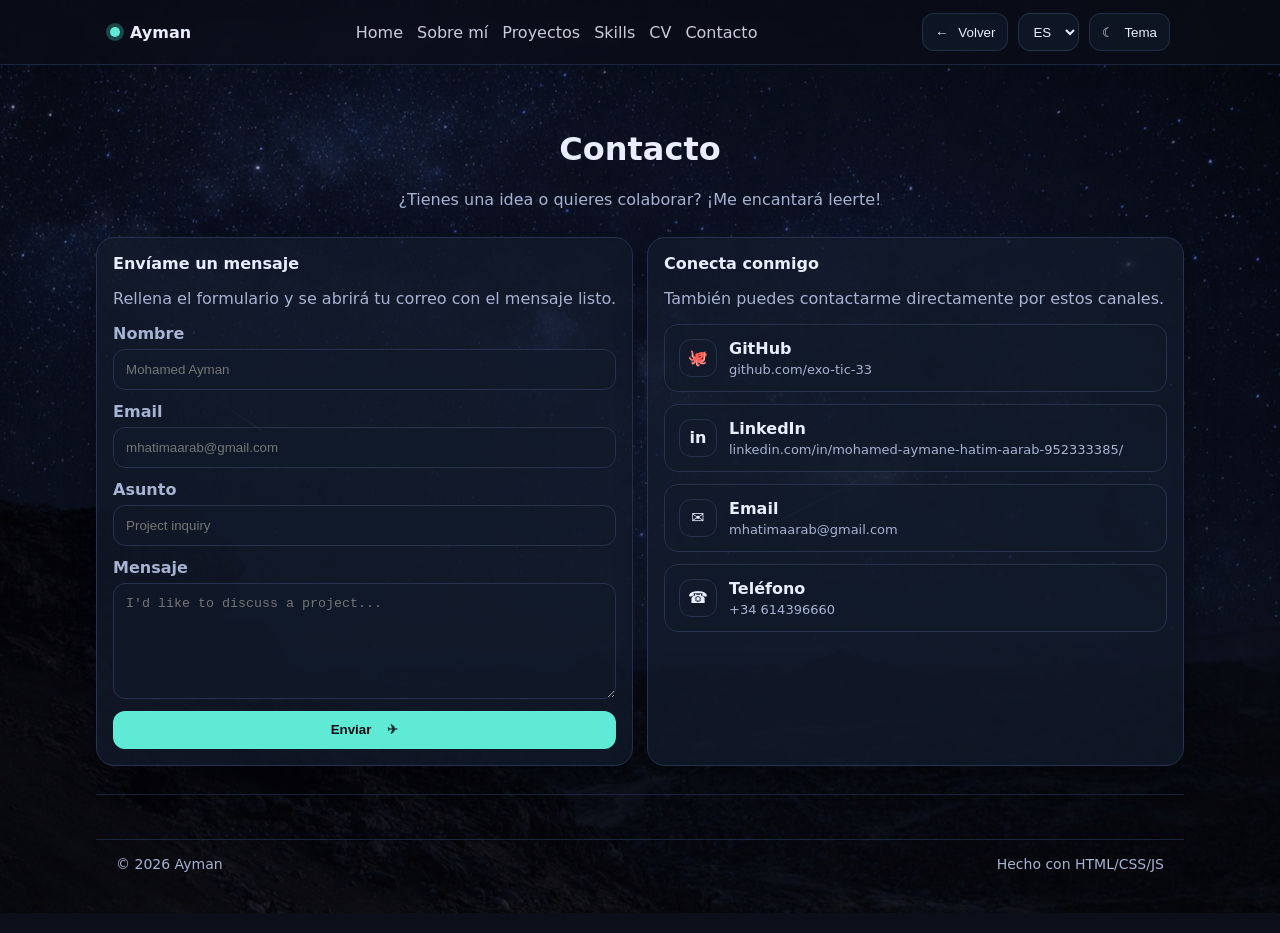
==== contact.html @ 02c40b5a "Add files via upload" ====
<!doctype html>
<html lang="es" data-theme="dark">
<head>
  <meta charset="utf-8" />
  <meta name="viewport" content="width=device-width, initial-scale=1" />
  <title>Contact — Ayman</title>
  <meta name="description" content="Contact page to send a message to Ayman." />
  <link rel="stylesheet" href="css/style.css" />
</head>

<body>
  <header class="header">
    <div class="container header__inner">
      <a class="brand" href="index.html" aria-label="Home">
        <span class="dot"></span>
        <span class="brand__text" data-i18n="brand.name">Ayman</span>
      </a>

      <nav class="nav" aria-label="Primary">
        <a href="index.html#home" data-i18n="nav.home">Home</a>
        <a href="index.html#about" data-i18n="nav.about">About</a>
        <a href="index.html#projects" data-i18n="nav.projects">Projects</a>
        <a href="index.html#skills" data-i18n="nav.skills">Skills</a>
        <a href="cv.html" aria-current="page" data-i18n="nav.resume">Resume</a>
        <a href="contact.html" aria-current="page" data-i18n="nav.contact">Contact</a>
      </nav>

      <div class="controls">

        <button id="backBtn" class="btn btn--ghost" type="button" aria-label="Back">
            ← <span class="hide-sm" data-i18n="ui.back">Back</span>
        </button>

        <select id="langSelect" class="select" aria-label="Language">
          <option value="es">ES</option>
          <option value="en">EN</option>
          <option value="fr">FR</option>
        </select>

        <button id="themeToggle" class="btn btn--ghost" type="button" aria-label="Toggle theme">
          <span class="icon" aria-hidden="true">☾</span>
          <span class="hide-sm" data-i18n="ui.theme">Theme</span>
        </button>

        <button id="menuToggle" class="btn btn--ghost menu" type="button" aria-label="Toggle menu">☰</button>
      </div>
    </div>

    <div id="navBackdrop" class="backdrop" hidden></div>
    <aside id="mobileNav" class="mobile-nav" hidden aria-label="Mobile navigation">
      <div class="mobile-nav__top">
        <span class="mobile-nav__title" data-i18n="nav.menu">Menu</span>
        <button id="menuClose" class="btn btn--ghost" type="button" aria-label="Close menu">✕</button>
      </div>
      <a href="index.html#home" data-i18n="nav.home">Home</a>
      <a href="index.html#about" data-i18n="nav.about">About</a>
      <a href="index.html#projects" data-i18n="nav.projects">Projects</a>
      <a href="index.html#skills" data-i18n="nav.skills">Skills</a>
      <a href="cv.html" data-i18n="nav.resume">Resume</a>
      <a href="contact.html" data-i18n="nav.contact">Contact</a>
    </aside>
  </header>

  <main class="container contactpage">
    <div class="contactpage__head">
      <h1 class="centerTitle" data-i18n="contact.pageTitle">Get In Touch</h1>
      <p class="muted centerMuted" data-i18n="contact.pageSubtitle">
        Have a project in mind or want to collaborate? I’d love to hear from you!
      </p>
    </div>

    <div class="contactgrid">
      <!-- Form -->
      <section class="card formcard">
        <h2 class="h3" data-i18n="contact.formTitle">Send me a message</h2>
        <p class="muted" data-i18n="contact.formSubtitle">Fill out the form and your email app will open with the message ready.</p>

        <form id="contactForm" class="form">
          <label class="label">
            <span data-i18n="contact.name">Name</span>
            <input class="input" name="name" type="text" placeholder="Mohamed Ayman" required>
          </label>

          <label class="label">
            <span data-i18n="contact.email">Email</span>
            <input class="input" name="from" type="email" placeholder="mhatimaarab@gmail.com" required>
          </label>

          <label class="label">
            <span data-i18n="contact.subject">Subject</span>
            <input class="input" name="subject" type="text" placeholder="Project inquiry" required>
          </label>

          <label class="label">
            <span data-i18n="contact.message">Message</span>
            <textarea class="textarea" name="message" rows="6" placeholder="I'd like to discuss a project..." required></textarea>
          </label>

          <button class="btn btn--primary btn--wide" type="submit">
            <span data-i18n="contact.send">Send Message</span>
            <span class="arrow" aria-hidden="true">✈</span>
          </button>
        </form>
      </section>

      <!-- Connect cards -->
      <section class="card connectcard">
        <h2 class="h3" data-i18n="contact.connectTitle">Connect with me</h2>
        <p class="muted" data-i18n="contact.connectSubtitle">You can also reach out directly through these channels.</p>

        <div class="connectlist">
          <a class="connectitem" id="cGithub" target="_blank" rel="noreferrer">
            <div class="connectitem__ic">🐙</div>
            <div>
              <div class="connectitem__title">GitHub</div>
              <div class="connectitem__muted" id="cGithubText">github.com/exo-tic-33</div>
            </div>
          </a>

          <a class="connectitem" id="cLinkedin" target="_blank" rel="noreferrer">
            <div class="connectitem__ic">in</div>
            <div>
              <div class="connectitem__title">LinkedIn</div>
              <div class="connectitem__muted" id="cLinkedinText">linkedin.com</div>
            </div>
          </a>

          <a class="connectitem" id="cEmail">
            <div class="connectitem__ic">✉</div>
            <div>
              <div class="connectitem__title">Email</div>
              <div class="connectitem__muted" id="cEmailText">mhatimaarab@gmail.com</div>
            </div>
          </a>

          <a class="connectitem" id="cPhone">
            <div class="connectitem__ic">☎</div>
            <div>
              <div class="connectitem__title" data-i18n="contact.phone">Phone</div>
              <div class="connectitem__muted" id="cPhoneText">+34 614 396 660</div>
            </div>
          </a>
        </div>
      </section>
    </div>
    <footer class="footer2">
      <div class="container footer2__bottom">
        <span class="footer2__muted">© <span id="year"></span> <span data-i18n="brand.name">Ayman</span></span>
        <span class="footer2__muted" data-i18n="footer.built">Built with HTML/CSS/JS</span>
      </div>
    </footer>
  </main>
    

  <script src="js/content.js"></script>
  <script src="js/app.js"></script>
</body>
</html>
---- css/style.css ----
:root{
  --bg:#0b0f19;
  --surface: rgba(18,26,43,.78);
  --border:#26324f;
  --text:#e8eefc;
  --muted:#a7b3d2;
  --accent:#5eead4;
  --shadow:0 12px 30px rgba(0,0,0,.35);
  --radius:18px;

  /* background images */
  --bg-image: url("../assets/bg/night.png");
  --bg-overlay: rgba(5, 8, 16, .20);

  /* Text readability over background */
  --text-on-bg: rgba(255,255,255,.95);
  --muted-on-bg: rgba(255,255,255,.82);
  --text-shadow-on-bg: 0 3px 14px rgba(0,0,0,.45);
}

html[data-theme="light"]{
  --bg:#f7f9ff;
  --surface: rgba(255,255,255,.88);
  --border:#d7deef;

  /* ✅ texto oscuro para fondo de día */
  --text:#2a354e;
  --muted:#344158;


  --accent:#0ea5e9;
  --shadow:0 12px 30px rgba(20,28,50,.12);

  --bg-image: url("../assets/bg/day.png");

  /* ✅ overlay casi nada (para no lavar la foto) */
  --bg-overlay: rgba(255,255,255,.05);

  /* ✅ estos ya NO los necesitamos en light */
  --text-on-bg: var(--text);
  --muted-on-bg: var(--muted);
  --text-shadow-on-bg: none;
}
*{box-sizing:border-box}
html{scroll-behavior:smooth}
body{
  margin:0;
  font-family:system-ui,-apple-system,Segoe UI,Roboto,Arial;
  color:var(--text);
  background: var(--bg);
}

/* Background image + overlay layer */
body::before{
  content:"";
  position:fixed;
  inset:0;
  z-index:-2;
  background-image: var(--bg-image);
  background-size: cover;
  background-position: center;
  background-repeat: no-repeat;
  transform: scale(1.03);
  filter: saturate(1.05);
}
body::after{
  content:"";
  position:fixed;
  inset:0;
  z-index:-1;
  background:
    var(--bg-overlay);
}

a{color:inherit;text-decoration:none}
.container{max-width:1100px;margin:0 auto;padding:0 20px}

/* HEADER */
.header{
  position:sticky; top:0; z-index:50;
  backdrop-filter: blur(10px);
  background: color-mix(in srgb, var(--bg) 55%, transparent);
  border-bottom:1px solid color-mix(in srgb, var(--border) 70%, transparent);
  transition: transform 220ms ease;
}
.header.is-hidden{ transform: translateY(-110%); }

.header__inner{height:64px;display:flex;align-items:center;justify-content:space-between;gap:14px}

.brand{display:flex;align-items:center;gap:10px;font-weight:900}
.dot{width:10px;height:10px;border-radius:999px;background:var(--accent);box-shadow:0 0 0 4px color-mix(in srgb, var(--accent) 25%, transparent)}
.nav{display:none;gap:14px;flex-wrap:wrap}
.nav a{opacity:.85}
.nav a:hover{opacity:1}

.controls{display:flex;gap:10px;align-items:center}
.select{
  height:38px;padding:0 10px;border-radius:12px;
  border:1px solid var(--border);
  background: color-mix(in srgb, var(--surface) 92%, transparent);
  color:var(--text);
}
.btn{
  display:inline-flex;align-items:center;gap:10px;
  height:38px;padding:0 12px;border-radius:12px;
  border:1px solid var(--border);
  background: color-mix(in srgb, var(--surface) 92%, transparent);
  cursor:pointer;
}
.btn:hover{transform: translateY(-1px)}
.btn--primary{
  border-color:transparent;background:var(--accent);
  color: color-mix(in srgb, var(--bg) 85%, #000);
  font-weight:900;
}
.btn--ghost{background:transparent}
.menu{display:inline-flex}
.hide-sm{display:none}

.arrow{margin-left:6px;opacity:.85}
.ic{opacity:.9}

/* MOBILE DRAWER */
.backdrop{
  position:fixed; inset:0;
  background: rgba(0,0,0,.45);
  z-index:60;
}
.mobile-nav{
  position:fixed;
  top:0; right:0;
  width:min(78vw, 340px);
  height:100vh;
  padding:14px;
  background: color-mix(in srgb, var(--bg) 70%, transparent);
  border-left:1px solid var(--border);
  backdrop-filter: blur(12px);
  box-shadow: var(--shadow);
  z-index:70;
  display:flex;
  flex-direction:column;
  gap:10px;
  transform: translateX(110%);
  transition: transform 220ms ease;
}
/* ===== Desktop: completely disable mobile nav ===== */
@media (min-width: 880px){
  .mobile-nav,
  .backdrop{
    display: none !important;
  }
}

.mobile-nav.is-open{ transform: translateX(0); }

.mobile-nav__top{
  display:flex;
  align-items:center;
  justify-content:space-between;
  gap:10px;
  padding-bottom:10px;
  border-bottom:1px solid color-mix(in srgb, var(--border) 70%, transparent);
  margin-bottom:6px;
}
.mobile-nav__title{ font-weight:900; }
.mobile-nav a{
  padding:12px 12px;
  border-radius:14px;
  border:1px solid var(--border);
  background: color-mix(in srgb, var(--surface) 92%, transparent);
}

/* CARDS */
.card{
  background:var(--surface);
  border:1px solid var(--border);
  border-radius:var(--radius);
  padding:16px;
  box-shadow:var(--shadow);
}
.muted{color:var(--muted)}

/* HERO */
.hero{padding:54px 0 22px;display:grid;gap:18px}
.title{margin:0;font-size:54px;line-height:1.05;letter-spacing:-0.02em}
.subline{margin:10px 0 0;color:color-mix(in srgb, var(--text) 80%, var(--muted))}
.role{font-weight:800;opacity:.95}
.lead{margin:14px 0 0;color:var(--muted);max-width:65ch}
.cta{margin-top:18px;display:flex;flex-wrap:wrap;gap:10px}

.social{margin-top:14px;display:flex;gap:10px;flex-wrap:wrap}
.iconbtn{
  width:40px;height:40px;
  display:inline-flex;align-items:center;justify-content:center;
  border-radius:999px;
  border:1px solid var(--border);
  background: color-mix(in srgb, var(--surface) 92%, transparent);
}
.iconbtn:hover{transform:translateY(-1px)}
.iconbtn__ic{display:flex;align-items:center;justify-content:center;opacity:.92}

.meta{margin-top:16px;display:flex;flex-wrap:wrap;gap:10px}
.pill{
  display:inline-flex;padding:8px 10px;border-radius:999px;
  border:1px solid var(--border);
  background: color-mix(in srgb, var(--surface) 92%, transparent);
  color:var(--muted);font-size:13px;
}

.hero__side{display:grid; gap:14px}
.hero__photo{display:flex; justify-content:flex-start; align-items:center; padding: 6px 0;}

.hero__photo img{
  width: 260px;
  height: 260px;
  border-radius: 999px;
  object-fit: cover;
  border: 1px solid var(--border);
  box-shadow: var(--shadow);
}

@media (min-width: 880px){
  .hero__photo img{
    width: 380px;
    height: 380px;
  }
}

.card__title{margin:0 0 10px;font-size:16px}
.bullets{margin:0;padding-left:18px;color:var(--muted);display:grid;gap:8px}

/* SECTIONS */
.section{padding:26px 0}
.section__head{display:flex;flex-direction:column;gap:6px;margin-bottom:14px}
.section__head h2{margin:0;font-size:32px}
.section__head--center{align-items:center;text-align:center}

.grid-2{display:grid;gap:14px}
.h3{margin:0 0 10px;font-size:16px}

/* PROJECTS */
.projects{display:grid;gap:14px}
.project{
  display:grid;gap:12px;
  padding:16px;border-radius:var(--radius);
  border:1px solid var(--border);
  background:var(--surface);
  box-shadow:var(--shadow);
}
.project__title{margin:0;font-size:18px;font-weight:900}
.project__desc{margin:0;color:var(--muted)}
.chips{display:flex;flex-wrap:wrap;gap:8px}
.chip{
  font-size:12px;padding:6px 10px;border-radius:999px;
  border:1px solid var(--border);color:var(--muted)
}
.project__links{display:flex;flex-wrap:wrap;gap:10px}

/* SKILLS tabs */
.tabs-card{padding:18px}
.tabs{
  max-width: 980px;
  margin: 0 auto;
}
.tabs__bar{
  display:flex;
  gap:8px;
  flex-wrap:wrap;
  justify-content:center;
  padding-bottom:14px;
  border-bottom:1px solid color-mix(in srgb, var(--border) 70%, transparent);
  margin-bottom:14px;
}
.tab{
  padding:8px 12px;
  border-radius:999px;
  border:1px solid var(--border);
  background: color-mix(in srgb, var(--surface) 92%, transparent);
  color:var(--muted);
  font-weight:700;
  cursor:pointer;
}
.tab.is-active{
  background: color-mix(in srgb, var(--accent) 22%, transparent);
  border-color: color-mix(in srgb, var(--accent) 55%, var(--border));
  color: var(--text);
}
.tabs__panel{
  display:flex;
  flex-wrap:wrap;
  gap:10px;
  justify-content:center;
}
.skillchip{
  display:inline-flex;
  align-items:center;
  gap:8px;
  padding:10px 12px;
  border-radius:12px;
  border:1px solid var(--border);
  background: color-mix(in srgb, var(--surface) 92%, transparent);
  font-weight:800;
}

/* FOOTER like example */
.footer2{
  margin-top:28px;
  border-top:1px solid color-mix(in srgb, var(--border) 70%, transparent);
  padding:26px 0 18px;
}
.footer2--compact{padding-top:18px}
.footer2__grid{
  display:grid;
  gap:18px;
}
.footer2__brand{font-weight:900;font-size:16px;margin-bottom:8px}
.footer2__title{font-weight:900;margin-bottom:8px}
.footer2__muted{color:var(--muted);font-size:14px;line-height:1.5}
.footer2__links{display:grid;gap:8px}
.footer2__links a{color:var(--muted)}
.footer2__links a:hover{color:var(--text)}
.footer2__icons{display:flex;gap:10px;flex-wrap:wrap}
.footer2__bottom{
  margin-top:18px;
  padding-top:14px;
  border-top:1px solid color-mix(in srgb, var(--border) 70%, transparent);
  display:flex;justify-content:space-between;gap:12px;flex-wrap:wrap;
}
.kbd{
  display:inline-flex;
  align-items:center;
  justify-content:center;
  min-width:22px;
  padding:2px 6px;
  border-radius:6px;
  border:1px solid var(--border);
  background: color-mix(in srgb, var(--surface) 92%, transparent);
  font-weight:900;
  margin-right:8px;
}

/* Scroll-to-top */
.totop{
  position:fixed;
  right:18px;
  bottom:18px;
  width:44px;height:44px;
  border-radius:999px;
  border:1px solid var(--border);
  background: color-mix(in srgb, var(--surface) 92%, transparent);
  color:var(--text);
  box-shadow: var(--shadow);
  cursor:pointer;
  opacity:0;
  pointer-events:none;
  transition: opacity 160ms ease, transform 160ms ease;
  transform: translateY(8px);
  z-index:80;
}
.totop.is-visible{
  opacity:1;
  pointer-events:auto;
  transform: translateY(0);
}

/* CONTACT PAGE */
.contactpage{padding:26px 0 40px}
.contactpage__head{padding:18px 0 10px}
.centerTitle{text-align:center}
.centerMuted{text-align:center;max-width:70ch;margin:10px auto 0}
.contactgrid{display:grid;gap:14px;margin-top:18px}
.form{display:grid;gap:12px;margin-top:12px}
.label{display:grid;gap:6px;color:var(--muted);font-weight:700}
.input,.textarea{
  width:100%;
  padding:12px 12px;
  border-radius:12px;
  border:1px solid var(--border);
  background: color-mix(in srgb, var(--surface) 92%, transparent);
  color:var(--text);
  outline:none;
}
.input:focus,.textarea:focus{border-color: color-mix(in srgb, var(--accent) 60%, var(--border))}
.btn--wide{width:100%;justify-content:center}

.connectlist{display:grid;gap:12px;margin-top:12px}
.connectitem{
  display:flex;
  gap:12px;
  padding:14px;
  border-radius:14px;
  border:1px solid var(--border);
  background: color-mix(in srgb, var(--surface) 92%, transparent);
}
.connectitem:hover{transform:translateY(-1px)}
.connectitem__ic{
  width:38px;height:38px;border-radius:12px;
  display:flex;align-items:center;justify-content:center;
  border:1px solid var(--border);
  background: color-mix(in srgb, var(--surface) 92%, transparent);
  font-weight:900;
}
.connectitem__title{font-weight:900}
.connectitem__muted{color:var(--muted);font-size:13px;margin-top:4px}

/* CV PAGE */
.cv-wrap{padding:26px 0 40px}
.cv-top{display:flex;justify-content:center;margin-bottom:14px}
.cv-frame{padding:0;overflow:hidden}
.cv-iframe{width:100%;height:min(78vh, 900px);border:0}

/* RESPONSIVE */
@media (min-width: 880px){
  .nav{display:flex}
  .menu{display:none}
  .hide-sm{display:inline}
  .hero{grid-template-columns: 1.15fr .85fr; align-items:center}
  .grid-2{grid-template-columns: 1fr 1fr}
  .projects{grid-template-columns: 1fr 1fr}
  .hero__photo{justify-content:flex-end}
  .contactgrid{grid-template-columns: 1fr 1fr}
  .footer2__grid{grid-template-columns: 1.2fr 1fr 1fr 1fr}
}


html[data-theme="light"] .title,
html[data-theme="light"] .lead,
html[data-theme="light"] .subline,
html[data-theme="light"] .muted,
html[data-theme="light"] .nav a{
  text-shadow: none !important;
  -webkit-text-stroke: 0 !important;
}


html[data-theme="light"] .nav a,
html[data-theme="light"] .brand__text{
  color: var(--text);
  opacity: .9;
}
html[data-theme="light"] .nav a:hover{ opacity: 1; }

html[data-theme="light"] .muted{
  color: var(--muted);
}

/* ===== Footer redondeado SOLO en modo claro ===== */
html[data-theme="light"] .footer2{
  background: rgba(255,255,255,.72);
  backdrop-filter: blur(10px);
  -webkit-backdrop-filter: blur(10px);

  /* 🔥 AQUÍ lo hacemos redondeado */
  border-radius: 28px 28px 0 0;

  border-top: 1px solid rgba(15,23,42,.10);
  margin-top: 40px;
  padding-top: 32px;
}

html[data-theme="light"] .footer2::before{
  background: none !important;
}

html[data-theme="light"] .footer2,
html[data-theme="light"] .footer2 a{
  color: #0b1324;
  text-shadow: none;
}

html[data-theme="light"] .footer2__muted{
  color: #2f3a52;
}

/* iconos del footer en modo claro */
html[data-theme="light"] .footer2 .iconbtn{
  background: rgba(11,19,36,.06);
  border-color: rgba(11,19,36,.14);
  border-radius: 14px;
}
html[data-theme="light"] .footer2 .iconbtn:hover{
  background: rgba(11,19,36,.10);
}

/* Ghost buttons like Contact (ONLY dark) */
html[data-theme="dark"] .btn--ghost{
  background: color-mix(in srgb, var(--surface) 92%, transparent);
  border-color: color-mix(in srgb, var(--border) 85%, transparent);
  color: var(--text);
}

html[data-theme="dark"] .btn--ghost:hover{
  background: color-mix(in srgb, var(--surface) 98%, transparent);
}

/* ===== Sticky footer layout for pages with short content (CV / Contact) ===== */
body{
  min-height: 100vh;
  display: flex;
  flex-direction: column;
}

main{
  flex: 1;
}

/* Toast (mensaje flotante) */
.toast{
  position: fixed;
  left: 50%;
  bottom: 18px;
  transform: translateX(-50%) translateY(20px);
  background: color-mix(in srgb, var(--surface) 92%, transparent);
  border: 1px solid var(--border);
  color: var(--text);
  padding: 12px 14px;
  border-radius: 14px;
  box-shadow: var(--shadow);
  z-index: 9999;
  opacity: 0;
  pointer-events: none;
  transition: opacity 180ms ease, transform 180ms ease;
  max-width: min(560px, 92vw);
  text-align: center;
}
.toast.is-show{
  opacity: 1;
  transform: translateX(-50%) translateY(0);
}
.toast b{font-weight: 900}
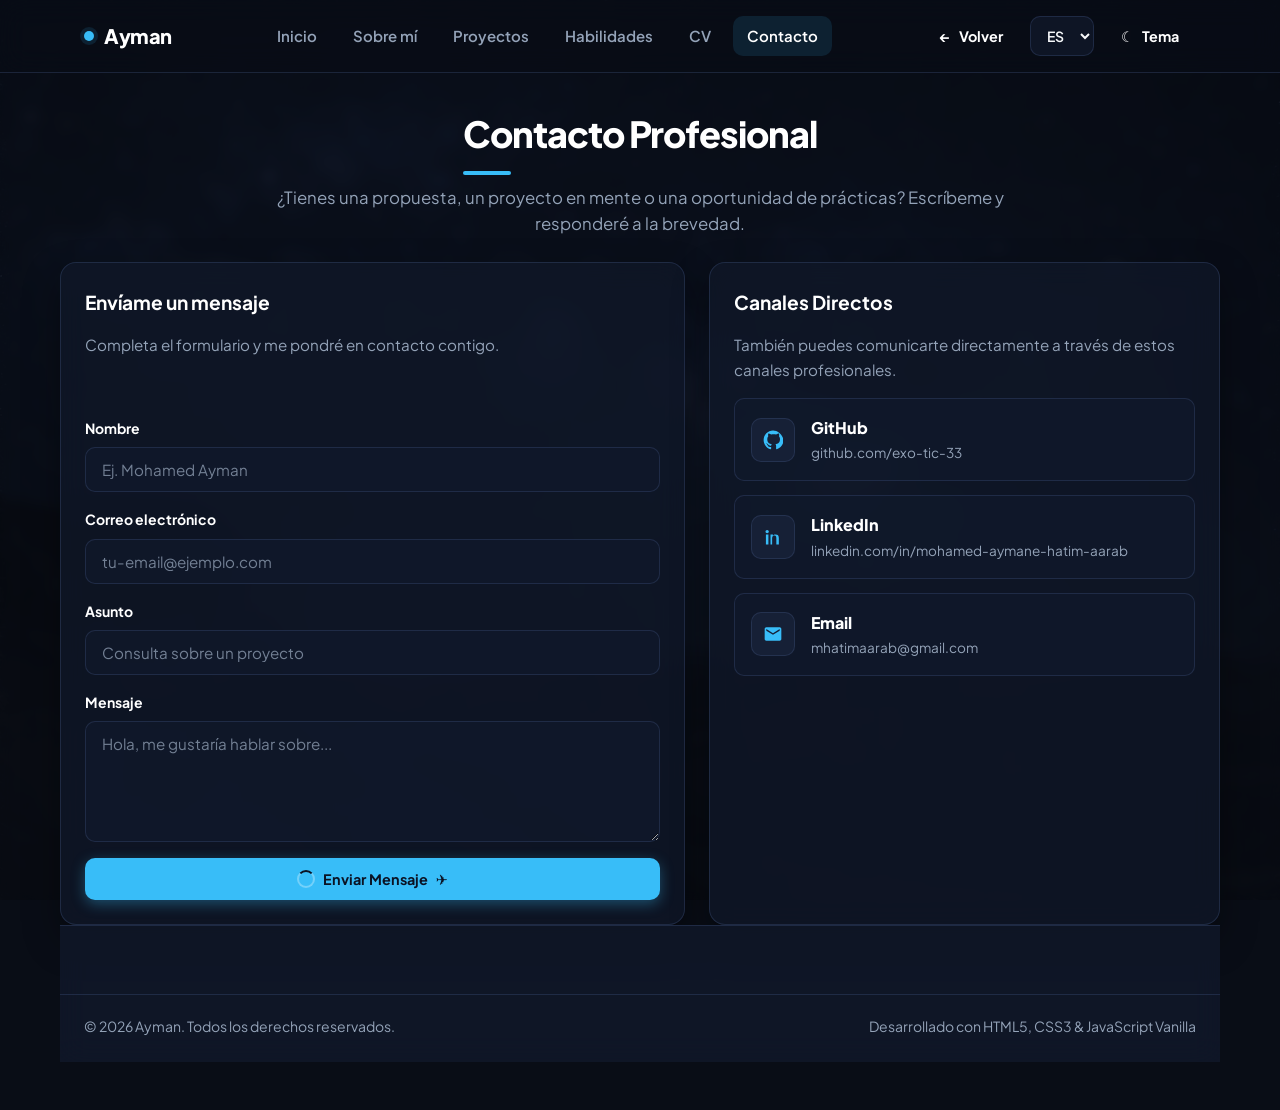
==== commit a4feab6e: "actualizacion portfolio" ====
--- a/contact.html
+++ b/contact.html
@@ -1,158 +1,176 @@
-<!doctype html>
-<html lang="es" data-theme="dark">
-<head>
-  <meta charset="utf-8" />
-  <meta name="viewport" content="width=device-width, initial-scale=1" />
-  <title>Contact — Ayman</title>
-  <meta name="description" content="Contact page to send a message to Ayman." />
-  <link rel="stylesheet" href="css/style.css" />
-</head>
-
-<body>
-  <header class="header">
-    <div class="container header__inner">
-      <a class="brand" href="index.html" aria-label="Home">
-        <span class="dot"></span>
-        <span class="brand__text" data-i18n="brand.name">Ayman</span>
-      </a>
-
-      <nav class="nav" aria-label="Primary">
-        <a href="index.html#home" data-i18n="nav.home">Home</a>
-        <a href="index.html#about" data-i18n="nav.about">About</a>
-        <a href="index.html#projects" data-i18n="nav.projects">Projects</a>
-        <a href="index.html#skills" data-i18n="nav.skills">Skills</a>
-        <a href="cv.html" aria-current="page" data-i18n="nav.resume">Resume</a>
-        <a href="contact.html" aria-current="page" data-i18n="nav.contact">Contact</a>
-      </nav>
-
-      <div class="controls">
-
-        <button id="backBtn" class="btn btn--ghost" type="button" aria-label="Back">
-            ← <span class="hide-sm" data-i18n="ui.back">Back</span>
-        </button>
-
-        <select id="langSelect" class="select" aria-label="Language">
-          <option value="es">ES</option>
-          <option value="en">EN</option>
-          <option value="fr">FR</option>
-        </select>
-
-        <button id="themeToggle" class="btn btn--ghost" type="button" aria-label="Toggle theme">
-          <span class="icon" aria-hidden="true">☾</span>
-          <span class="hide-sm" data-i18n="ui.theme">Theme</span>
-        </button>
-
-        <button id="menuToggle" class="btn btn--ghost menu" type="button" aria-label="Toggle menu">☰</button>
-      </div>
-    </div>
-
-    <div id="navBackdrop" class="backdrop" hidden></div>
-    <aside id="mobileNav" class="mobile-nav" hidden aria-label="Mobile navigation">
-      <div class="mobile-nav__top">
-        <span class="mobile-nav__title" data-i18n="nav.menu">Menu</span>
-        <button id="menuClose" class="btn btn--ghost" type="button" aria-label="Close menu">✕</button>
-      </div>
-      <a href="index.html#home" data-i18n="nav.home">Home</a>
-      <a href="index.html#about" data-i18n="nav.about">About</a>
-      <a href="index.html#projects" data-i18n="nav.projects">Projects</a>
-      <a href="index.html#skills" data-i18n="nav.skills">Skills</a>
-      <a href="cv.html" data-i18n="nav.resume">Resume</a>
-      <a href="contact.html" data-i18n="nav.contact">Contact</a>
-    </aside>
-  </header>
-
-  <main class="container contactpage">
-    <div class="contactpage__head">
-      <h1 class="centerTitle" data-i18n="contact.pageTitle">Get In Touch</h1>
-      <p class="muted centerMuted" data-i18n="contact.pageSubtitle">
-        Have a project in mind or want to collaborate? I’d love to hear from you!
-      </p>
-    </div>
-
-    <div class="contactgrid">
-      <!-- Form -->
-      <section class="card formcard">
-        <h2 class="h3" data-i18n="contact.formTitle">Send me a message</h2>
-        <p class="muted" data-i18n="contact.formSubtitle">Fill out the form and your email app will open with the message ready.</p>
-
-        <form id="contactForm" class="form">
-          <label class="label">
-            <span data-i18n="contact.name">Name</span>
-            <input class="input" name="name" type="text" placeholder="Mohamed Ayman" required>
-          </label>
-
-          <label class="label">
-            <span data-i18n="contact.email">Email</span>
-            <input class="input" name="from" type="email" placeholder="mhatimaarab@gmail.com" required>
-          </label>
-
-          <label class="label">
-            <span data-i18n="contact.subject">Subject</span>
-            <input class="input" name="subject" type="text" placeholder="Project inquiry" required>
-          </label>
-
-          <label class="label">
-            <span data-i18n="contact.message">Message</span>
-            <textarea class="textarea" name="message" rows="6" placeholder="I'd like to discuss a project..." required></textarea>
-          </label>
-
-          <button class="btn btn--primary btn--wide" type="submit">
-            <span data-i18n="contact.send">Send Message</span>
-            <span class="arrow" aria-hidden="true">✈</span>
-          </button>
-        </form>
-      </section>
-
-      <!-- Connect cards -->
-      <section class="card connectcard">
-        <h2 class="h3" data-i18n="contact.connectTitle">Connect with me</h2>
-        <p class="muted" data-i18n="contact.connectSubtitle">You can also reach out directly through these channels.</p>
-
-        <div class="connectlist">
-          <a class="connectitem" id="cGithub" target="_blank" rel="noreferrer">
-            <div class="connectitem__ic">🐙</div>
-            <div>
-              <div class="connectitem__title">GitHub</div>
-              <div class="connectitem__muted" id="cGithubText">github.com/exo-tic-33</div>
-            </div>
-          </a>
-
-          <a class="connectitem" id="cLinkedin" target="_blank" rel="noreferrer">
-            <div class="connectitem__ic">in</div>
-            <div>
-              <div class="connectitem__title">LinkedIn</div>
-              <div class="connectitem__muted" id="cLinkedinText">linkedin.com</div>
-            </div>
-          </a>
-
-          <a class="connectitem" id="cEmail">
-            <div class="connectitem__ic">✉</div>
-            <div>
-              <div class="connectitem__title">Email</div>
-              <div class="connectitem__muted" id="cEmailText">mhatimaarab@gmail.com</div>
-            </div>
-          </a>
-
-          <a class="connectitem" id="cPhone">
-            <div class="connectitem__ic">☎</div>
-            <div>
-              <div class="connectitem__title" data-i18n="contact.phone">Phone</div>
-              <div class="connectitem__muted" id="cPhoneText">+34 614 396 660</div>
-            </div>
-          </a>
-        </div>
-      </section>
-    </div>
-    <footer class="footer2">
-      <div class="container footer2__bottom">
-        <span class="footer2__muted">© <span id="year"></span> <span data-i18n="brand.name">Ayman</span></span>
-        <span class="footer2__muted" data-i18n="footer.built">Built with HTML/CSS/JS</span>
-      </div>
-    </footer>
-  </main>
-    
-
-  <script src="js/content.js"></script>
-  <script src="js/app.js"></script>
-</body>
-</html>
+<!doctype html>
+<html lang="es" data-theme="dark">
+<head>
+  <meta charset="utf-8" />
+  <meta name="viewport" content="width=device-width, initial-scale=1" />
+  <link rel="icon" href="assets/img/meico.ico" type="image/x-icon">
+  <title>Contacto — Ayman Hatim Aarab</title>
+  <meta name="description" content="Formulario y canales de contacto directo para hablar con Ayman Hatim Aarab sobre proyectos web y oportunidades." />
+  
+  <link rel="preconnect" href="https://fonts.googleapis.com">
+  <link rel="preconnect" href="https://fonts.gstatic.com" crossorigin>
+  <link href="https://fonts.googleapis.com/css2?family=Plus+Jakarta+Sans:wght@400;500;600;700;800&family=JetBrains+Mono:wght@400;500;700&display=swap" rel="stylesheet">
+  
+  <link rel="stylesheet" href="css/style.css" />
+</head>
+
+<body>
+  <a href="#main-content" class="skip-link">Saltar al contenido principal</a>
+
+  <header class="header" role="banner">
+    <div class="container header__inner">
+      <a class="brand" href="index.html" aria-label="Ayman Hatim Aarab — Inicio">
+        <span class="dot" aria-hidden="true"></span>
+        <span class="brand__text" data-i18n="brand.name">Ayman</span>
+      </a>
+
+      <nav class="nav" aria-label="Navegación principal">
+        <a href="index.html#home" data-i18n="nav.home">Inicio</a>
+        <a href="index.html#about" data-i18n="nav.about">Sobre mí</a>
+        <a href="index.html#projects" data-i18n="nav.projects">Proyectos</a>
+        <a href="index.html#skills" data-i18n="nav.skills">Habilidades</a>
+        <a href="cv.html" data-i18n="nav.resume">CV</a>
+        <a href="contact.html" aria-current="page" data-i18n="nav.contact">Contacto</a>
+      </nav>
+
+      <div class="controls">
+        <button id="backBtn" class="btn btn--ghost" type="button" aria-label="Volver a la página anterior">
+          ← <span class="hide-sm" data-i18n="ui.back">Volver</span>
+        </button>
+
+        <label for="langSelect" class="sr-only">Seleccionar idioma</label>
+        <select id="langSelect" class="select" aria-label="Seleccionar idioma">
+          <option value="es">ES</option>
+          <option value="en">EN</option>
+          <option value="fr">FR</option>
+        </select>
+
+        <button id="themeToggle" class="btn btn--ghost theme-btn" type="button" aria-label="Alternar tema claro y oscuro">
+          <span class="icon" aria-hidden="true">☾</span>
+          <span class="hide-sm" data-i18n="ui.theme">Tema</span>
+        </button>
+
+        <button id="menuToggle" class="btn btn--ghost menu" type="button" aria-label="Abrir menú de navegación" aria-expanded="false" aria-controls="mobileNav">☰</button>
+      </div>
+    </div>
+
+    <div id="navBackdrop" class="backdrop" hidden></div>
+    <aside id="mobileNav" class="mobile-nav" hidden aria-label="Menú móvil">
+      <div class="mobile-nav__top">
+        <span class="mobile-nav__title" data-i18n="nav.menu">Menú</span>
+        <button id="menuClose" class="btn btn--ghost" type="button" aria-label="Cerrar menú">✕</button>
+      </div>
+      <nav class="mobile-nav__links">
+        <a href="index.html#home" data-i18n="nav.home">Inicio</a>
+        <a href="index.html#about" data-i18n="nav.about">Sobre mí</a>
+        <a href="index.html#projects" data-i18n="nav.projects">Proyectos</a>
+        <a href="index.html#skills" data-i18n="nav.skills">Habilidades</a>
+        <a href="cv.html" data-i18n="nav.resume">CV</a>
+        <a href="contact.html" aria-current="page" data-i18n="nav.contact">Contacto</a>
+      </nav>
+    </aside>
+  </header>
+
+  <main id="main-content" class="container contactpage">
+    <div class="contactpage__head">
+      <h1 class="centerTitle section__title" data-i18n="contact.pageTitle">Contacto Profesional</h1>
+      <p class="muted centerMuted section__subtitle" data-i18n="contact.pageSubtitle">
+        ¿Tienes una propuesta, un proyecto en mente o una oportunidad de prácticas? Escríbeme y responderé a la brevedad.
+      </p>
+    </div>
+
+    <div class="contactgrid">
+      <!-- Asynchronous Form with full accessibility and visual feedback -->
+      <section class="card glass-card formcard" aria-labelledby="form-heading">
+        <h2 id="form-heading" class="h3" data-i18n="contact.formTitle">Envíame un mensaje</h2>
+        <p class="muted" data-i18n="contact.formSubtitle">Completa el formulario y me pondré en contacto contigo.</p>
+
+        <!-- Dynamic feedback alert for pending, success, and error states -->
+        <div id="formFeedback" class="form-feedback" hidden role="alert" aria-live="polite"></div>
+
+        <form id="contactForm" class="form" novalidate>
+          <label class="label" for="contactName">
+            <span data-i18n="contact.name">Nombre</span>
+            <input class="input" id="contactName" name="name" type="text" placeholder="Ej. Mohamed Ayman" data-i18n-placeholder="contact.namePlaceholder" required autocomplete="name">
+          </label>
+
+          <label class="label" for="contactEmail">
+            <span data-i18n="contact.email">Correo electrónico</span>
+            <input class="input" id="contactEmail" name="email" type="email" placeholder="tu-email@ejemplo.com" data-i18n-placeholder="contact.emailPlaceholder" required autocomplete="email">
+          </label>
+
+          <label class="label" for="contactSubject">
+            <span data-i18n="contact.subject">Asunto</span>
+            <input class="input" id="contactSubject" name="subject" type="text" placeholder="Consulta sobre un proyecto" data-i18n-placeholder="contact.subjectPlaceholder" required>
+          </label>
+
+          <label class="label" for="contactMessage">
+            <span data-i18n="contact.message">Mensaje</span>
+            <textarea class="textarea" id="contactMessage" name="message" rows="5" placeholder="Hola, me gustaría hablar sobre..." data-i18n-placeholder="contact.messagePlaceholder" required></textarea>
+          </label>
+
+          <button id="submitBtn" class="btn btn--primary btn--wide" type="submit">
+            <span class="btn__spinner" aria-hidden="true" hidden></span>
+            <span class="btn__text" data-i18n="contact.send">Enviar Mensaje</span>
+            <span class="arrow" aria-hidden="true">✈</span>
+          </button>
+        </form>
+      </section>
+
+      <!-- Direct Channels (Phone removed for privacy & spam protection) -->
+      <section class="card glass-card connectcard" aria-labelledby="connect-heading">
+        <h2 id="connect-heading" class="h3" data-i18n="contact.connectTitle">Canales Directos</h2>
+        <p class="muted" data-i18n="contact.connectSubtitle">También puedes comunicarte directamente a través de estos canales profesionales.</p>
+
+        <div class="connectlist">
+          <a class="connectitem" id="cGithub" target="_blank" rel="noopener noreferrer" aria-label="Visitar GitHub">
+            <div class="connectitem__ic" aria-hidden="true">
+              <svg viewBox="0 0 24 24" width="20" height="20" fill="currentColor">
+                <path d="M12 .5C5.73.5.75 5.6.75 12c0 5.18 3.44 9.57 8.2 11.12.6.12.82-.27.82-.6 0-.3-.01-1.1-.02-2.16-3.34.75-4.04-1.65-4.04-1.65-.55-1.43-1.35-1.81-1.35-1.81-1.1-.78.08-.77.08-.77 1.22.09 1.86 1.29 1.86 1.29 1.08 1.9 2.83 1.35 3.52 1.03.11-.8.42-1.35.76-1.66-2.66-.31-5.46-1.36-5.46-6.07 0-1.34.46-2.44 1.22-3.3-.12-.31-.53-1.57.12-3.26 0 0 1-.33 3.3 1.26.96-.27 1.98-.41 3-.42 1.02.01 2.04.15 3 .42 2.3-1.59 3.3-1.26 3.3-1.26.65 1.69.24 2.95.12 3.26.76.86 1.22 1.96 1.22 3.3 0 4.72-2.8 5.76-5.47 6.07.43.38.81 1.14.81 2.29 0 1.65-.02 2.98-.02 3.39 0 .33.22.73.83.6 4.75-1.55 8.19-5.94 8.19-11.12C23.25 5.6 18.27.5 12 .5Z"/>
+              </svg>
+            </div>
+            <div>
+              <div class="connectitem__title">GitHub</div>
+              <div class="connectitem__muted" id="cGithubText">github.com/exo-tic-33</div>
+            </div>
+          </a>
+
+          <a class="connectitem" id="cLinkedin" target="_blank" rel="noopener noreferrer" aria-label="Visitar LinkedIn">
+            <div class="connectitem__ic" aria-hidden="true">
+              <svg viewBox="0 0 24 24" width="20" height="20" fill="currentColor">
+                <path d="M4.98 3.5C3.88 3.5 3 4.4 3 5.5S3.88 7.5 4.98 7.5 7 6.6 7 5.5 6.08 3.5 4.98 3.5ZM3.5 21h3V9h-3v12ZM9 9h2.88v1.64h.04c.4-.76 1.38-1.56 2.84-1.56C17.86 9 19 10.36 19 13.2V21h-3v-7c0-1.68-.03-3.84-2.34-3.84-2.34 0-2.7 1.83-2.7 3.72V21H9V9Z"/>
+              </svg>
+            </div>
+            <div>
+              <div class="connectitem__title">LinkedIn</div>
+              <div class="connectitem__muted" id="cLinkedinText">linkedin.com/in/mohamed-aymane-hatim-aarab</div>
+            </div>
+          </a>
+
+          <a class="connectitem" id="cEmail" aria-label="Copiar o enviar correo a mhatimaarab@gmail.com">
+            <div class="connectitem__ic" aria-hidden="true">
+              <svg viewBox="0 0 24 24" width="20" height="20" fill="currentColor">
+                <path d="M20 4H4c-1.1 0-2 .9-2 2v12c0 1.1.9 2 2 2h16c1.1 0 2-.9 2-2V6c0-1.1-.9-2-2-2Zm0 4-8 5L4 8V6l8 5 8-5v2Z"/>
+              </svg>
+            </div>
+            <div>
+              <div class="connectitem__title">Email</div>
+              <div class="connectitem__muted" id="cEmailText">mhatimaarab@gmail.com</div>
+            </div>
+          </a>
+        </div>
+      </section>
+    </div>
+
+    <footer class="footer2" role="contentinfo">
+      <div class="container footer2__bottom">
+        <span class="footer2__muted">© <span id="year"></span> <span data-i18n="brand.name">Ayman</span>. Todos los derechos reservados.</span>
+        <span class="footer2__muted" data-i18n="footer.built">Desarrollado con HTML5, CSS3 & JavaScript Vanilla</span>
+      </div>
+    </footer>
+  </main>
+
+  <script src="js/content.js"></script>
+  <script src="js/app.js"></script>
+</body>
+</html>
--- a/css/style.css
+++ b/css/style.css
@@ -1,530 +1,1434 @@
-:root{
-  --bg:#0b0f19;
-  --surface: rgba(18,26,43,.78);
-  --border:#26324f;
-  --text:#e8eefc;
-  --muted:#a7b3d2;
-  --accent:#5eead4;
-  --shadow:0 12px 30px rgba(0,0,0,.35);
-  --radius:18px;
-
-  /* background images */
-  --bg-image: url("../assets/bg/night.png");
-  --bg-overlay: rgba(5, 8, 16, .20);
-
-  /* Text readability over background */
-  --text-on-bg: rgba(255,255,255,.95);
-  --muted-on-bg: rgba(255,255,255,.82);
-  --text-shadow-on-bg: 0 3px 14px rgba(0,0,0,.45);
-}
-
-html[data-theme="light"]{
-  --bg:#f7f9ff;
-  --surface: rgba(255,255,255,.88);
-  --border:#d7deef;
-
-  /* ✅ texto oscuro para fondo de día */
-  --text:#2a354e;
-  --muted:#344158;
-
-
-  --accent:#0ea5e9;
-  --shadow:0 12px 30px rgba(20,28,50,.12);
-
-  --bg-image: url("../assets/bg/day.png");
-
-  /* ✅ overlay casi nada (para no lavar la foto) */
-  --bg-overlay: rgba(255,255,255,.05);
-
-  /* ✅ estos ya NO los necesitamos en light */
-  --text-on-bg: var(--text);
-  --muted-on-bg: var(--muted);
-  --text-shadow-on-bg: none;
-}
-*{box-sizing:border-box}
-html{scroll-behavior:smooth}
-body{
-  margin:0;
-  font-family:system-ui,-apple-system,Segoe UI,Roboto,Arial;
-  color:var(--text);
-  background: var(--bg);
-}
-
-/* Background image + overlay layer */
-body::before{
-  content:"";
-  position:fixed;
-  inset:0;
-  z-index:-2;
-  background-image: var(--bg-image);
-  background-size: cover;
-  background-position: center;
-  background-repeat: no-repeat;
-  transform: scale(1.03);
-  filter: saturate(1.05);
-}
-body::after{
-  content:"";
-  position:fixed;
-  inset:0;
-  z-index:-1;
-  background:
-    var(--bg-overlay);
-}
-
-a{color:inherit;text-decoration:none}
-.container{max-width:1100px;margin:0 auto;padding:0 20px}
-
-/* HEADER */
-.header{
-  position:sticky; top:0; z-index:50;
-  backdrop-filter: blur(10px);
-  background: color-mix(in srgb, var(--bg) 55%, transparent);
-  border-bottom:1px solid color-mix(in srgb, var(--border) 70%, transparent);
-  transition: transform 220ms ease;
-}
-.header.is-hidden{ transform: translateY(-110%); }
-
-.header__inner{height:64px;display:flex;align-items:center;justify-content:space-between;gap:14px}
-
-.brand{display:flex;align-items:center;gap:10px;font-weight:900}
-.dot{width:10px;height:10px;border-radius:999px;background:var(--accent);box-shadow:0 0 0 4px color-mix(in srgb, var(--accent) 25%, transparent)}
-.nav{display:none;gap:14px;flex-wrap:wrap}
-.nav a{opacity:.85}
-.nav a:hover{opacity:1}
-
-.controls{display:flex;gap:10px;align-items:center}
-.select{
-  height:38px;padding:0 10px;border-radius:12px;
-  border:1px solid var(--border);
-  background: color-mix(in srgb, var(--surface) 92%, transparent);
-  color:var(--text);
-}
-.btn{
-  display:inline-flex;align-items:center;gap:10px;
-  height:38px;padding:0 12px;border-radius:12px;
-  border:1px solid var(--border);
-  background: color-mix(in srgb, var(--surface) 92%, transparent);
-  cursor:pointer;
-}
-.btn:hover{transform: translateY(-1px)}
-.btn--primary{
-  border-color:transparent;background:var(--accent);
-  color: color-mix(in srgb, var(--bg) 85%, #000);
-  font-weight:900;
-}
-.btn--ghost{background:transparent}
-.menu{display:inline-flex}
-.hide-sm{display:none}
-
-.arrow{margin-left:6px;opacity:.85}
-.ic{opacity:.9}
-
-/* MOBILE DRAWER */
-.backdrop{
-  position:fixed; inset:0;
-  background: rgba(0,0,0,.45);
-  z-index:60;
-}
-.mobile-nav{
-  position:fixed;
-  top:0; right:0;
-  width:min(78vw, 340px);
-  height:100vh;
-  padding:14px;
-  background: color-mix(in srgb, var(--bg) 70%, transparent);
-  border-left:1px solid var(--border);
-  backdrop-filter: blur(12px);
-  box-shadow: var(--shadow);
-  z-index:70;
-  display:flex;
-  flex-direction:column;
-  gap:10px;
-  transform: translateX(110%);
-  transition: transform 220ms ease;
-}
-/* ===== Desktop: completely disable mobile nav ===== */
-@media (min-width: 880px){
-  .mobile-nav,
-  .backdrop{
-    display: none !important;
-  }
-}
-
-.mobile-nav.is-open{ transform: translateX(0); }
-
-.mobile-nav__top{
-  display:flex;
-  align-items:center;
-  justify-content:space-between;
-  gap:10px;
-  padding-bottom:10px;
-  border-bottom:1px solid color-mix(in srgb, var(--border) 70%, transparent);
-  margin-bottom:6px;
-}
-.mobile-nav__title{ font-weight:900; }
-.mobile-nav a{
-  padding:12px 12px;
-  border-radius:14px;
-  border:1px solid var(--border);
-  background: color-mix(in srgb, var(--surface) 92%, transparent);
-}
-
-/* CARDS */
-.card{
-  background:var(--surface);
-  border:1px solid var(--border);
-  border-radius:var(--radius);
-  padding:16px;
-  box-shadow:var(--shadow);
-}
-.muted{color:var(--muted)}
-
-/* HERO */
-.hero{padding:54px 0 22px;display:grid;gap:18px}
-.title{margin:0;font-size:54px;line-height:1.05;letter-spacing:-0.02em}
-.subline{margin:10px 0 0;color:color-mix(in srgb, var(--text) 80%, var(--muted))}
-.role{font-weight:800;opacity:.95}
-.lead{margin:14px 0 0;color:var(--muted);max-width:65ch}
-.cta{margin-top:18px;display:flex;flex-wrap:wrap;gap:10px}
-
-.social{margin-top:14px;display:flex;gap:10px;flex-wrap:wrap}
-.iconbtn{
-  width:40px;height:40px;
-  display:inline-flex;align-items:center;justify-content:center;
-  border-radius:999px;
-  border:1px solid var(--border);
-  background: color-mix(in srgb, var(--surface) 92%, transparent);
-}
-.iconbtn:hover{transform:translateY(-1px)}
-.iconbtn__ic{display:flex;align-items:center;justify-content:center;opacity:.92}
-
-.meta{margin-top:16px;display:flex;flex-wrap:wrap;gap:10px}
-.pill{
-  display:inline-flex;padding:8px 10px;border-radius:999px;
-  border:1px solid var(--border);
-  background: color-mix(in srgb, var(--surface) 92%, transparent);
-  color:var(--muted);font-size:13px;
-}
-
-.hero__side{display:grid; gap:14px}
-.hero__photo{display:flex; justify-content:flex-start; align-items:center; padding: 6px 0;}
-
-.hero__photo img{
-  width: 260px;
-  height: 260px;
-  border-radius: 999px;
-  object-fit: cover;
-  border: 1px solid var(--border);
-  box-shadow: var(--shadow);
-}
-
-@media (min-width: 880px){
-  .hero__photo img{
-    width: 380px;
-    height: 380px;
-  }
-}
-
-.card__title{margin:0 0 10px;font-size:16px}
-.bullets{margin:0;padding-left:18px;color:var(--muted);display:grid;gap:8px}
-
-/* SECTIONS */
-.section{padding:26px 0}
-.section__head{display:flex;flex-direction:column;gap:6px;margin-bottom:14px}
-.section__head h2{margin:0;font-size:32px}
-.section__head--center{align-items:center;text-align:center}
-
-.grid-2{display:grid;gap:14px}
-.h3{margin:0 0 10px;font-size:16px}
-
-/* PROJECTS */
-.projects{display:grid;gap:14px}
-.project{
-  display:grid;gap:12px;
-  padding:16px;border-radius:var(--radius);
-  border:1px solid var(--border);
-  background:var(--surface);
-  box-shadow:var(--shadow);
-}
-.project__title{margin:0;font-size:18px;font-weight:900}
-.project__desc{margin:0;color:var(--muted)}
-.chips{display:flex;flex-wrap:wrap;gap:8px}
-.chip{
-  font-size:12px;padding:6px 10px;border-radius:999px;
-  border:1px solid var(--border);color:var(--muted)
-}
-.project__links{display:flex;flex-wrap:wrap;gap:10px}
-
-/* SKILLS tabs */
-.tabs-card{padding:18px}
-.tabs{
-  max-width: 980px;
-  margin: 0 auto;
-}
-.tabs__bar{
-  display:flex;
-  gap:8px;
-  flex-wrap:wrap;
-  justify-content:center;
-  padding-bottom:14px;
-  border-bottom:1px solid color-mix(in srgb, var(--border) 70%, transparent);
-  margin-bottom:14px;
-}
-.tab{
-  padding:8px 12px;
-  border-radius:999px;
-  border:1px solid var(--border);
-  background: color-mix(in srgb, var(--surface) 92%, transparent);
-  color:var(--muted);
-  font-weight:700;
-  cursor:pointer;
-}
-.tab.is-active{
-  background: color-mix(in srgb, var(--accent) 22%, transparent);
-  border-color: color-mix(in srgb, var(--accent) 55%, var(--border));
-  color: var(--text);
-}
-.tabs__panel{
-  display:flex;
-  flex-wrap:wrap;
-  gap:10px;
-  justify-content:center;
-}
-.skillchip{
-  display:inline-flex;
-  align-items:center;
-  gap:8px;
-  padding:10px 12px;
-  border-radius:12px;
-  border:1px solid var(--border);
-  background: color-mix(in srgb, var(--surface) 92%, transparent);
-  font-weight:800;
-}
-
-/* FOOTER like example */
-.footer2{
-  margin-top:28px;
-  border-top:1px solid color-mix(in srgb, var(--border) 70%, transparent);
-  padding:26px 0 18px;
-}
-.footer2--compact{padding-top:18px}
-.footer2__grid{
-  display:grid;
-  gap:18px;
-}
-.footer2__brand{font-weight:900;font-size:16px;margin-bottom:8px}
-.footer2__title{font-weight:900;margin-bottom:8px}
-.footer2__muted{color:var(--muted);font-size:14px;line-height:1.5}
-.footer2__links{display:grid;gap:8px}
-.footer2__links a{color:var(--muted)}
-.footer2__links a:hover{color:var(--text)}
-.footer2__icons{display:flex;gap:10px;flex-wrap:wrap}
-.footer2__bottom{
-  margin-top:18px;
-  padding-top:14px;
-  border-top:1px solid color-mix(in srgb, var(--border) 70%, transparent);
-  display:flex;justify-content:space-between;gap:12px;flex-wrap:wrap;
-}
-.kbd{
-  display:inline-flex;
-  align-items:center;
-  justify-content:center;
-  min-width:22px;
-  padding:2px 6px;
-  border-radius:6px;
-  border:1px solid var(--border);
-  background: color-mix(in srgb, var(--surface) 92%, transparent);
-  font-weight:900;
-  margin-right:8px;
-}
-
-/* Scroll-to-top */
-.totop{
-  position:fixed;
-  right:18px;
-  bottom:18px;
-  width:44px;height:44px;
-  border-radius:999px;
-  border:1px solid var(--border);
-  background: color-mix(in srgb, var(--surface) 92%, transparent);
-  color:var(--text);
-  box-shadow: var(--shadow);
-  cursor:pointer;
-  opacity:0;
-  pointer-events:none;
-  transition: opacity 160ms ease, transform 160ms ease;
-  transform: translateY(8px);
-  z-index:80;
-}
-.totop.is-visible{
-  opacity:1;
-  pointer-events:auto;
-  transform: translateY(0);
-}
-
-/* CONTACT PAGE */
-.contactpage{padding:26px 0 40px}
-.contactpage__head{padding:18px 0 10px}
-.centerTitle{text-align:center}
-.centerMuted{text-align:center;max-width:70ch;margin:10px auto 0}
-.contactgrid{display:grid;gap:14px;margin-top:18px}
-.form{display:grid;gap:12px;margin-top:12px}
-.label{display:grid;gap:6px;color:var(--muted);font-weight:700}
-.input,.textarea{
-  width:100%;
-  padding:12px 12px;
-  border-radius:12px;
-  border:1px solid var(--border);
-  background: color-mix(in srgb, var(--surface) 92%, transparent);
-  color:var(--text);
-  outline:none;
-}
-.input:focus,.textarea:focus{border-color: color-mix(in srgb, var(--accent) 60%, var(--border))}
-.btn--wide{width:100%;justify-content:center}
-
-.connectlist{display:grid;gap:12px;margin-top:12px}
-.connectitem{
-  display:flex;
-  gap:12px;
-  padding:14px;
-  border-radius:14px;
-  border:1px solid var(--border);
-  background: color-mix(in srgb, var(--surface) 92%, transparent);
-}
-.connectitem:hover{transform:translateY(-1px)}
-.connectitem__ic{
-  width:38px;height:38px;border-radius:12px;
-  display:flex;align-items:center;justify-content:center;
-  border:1px solid var(--border);
-  background: color-mix(in srgb, var(--surface) 92%, transparent);
-  font-weight:900;
-}
-.connectitem__title{font-weight:900}
-.connectitem__muted{color:var(--muted);font-size:13px;margin-top:4px}
-
-/* CV PAGE */
-.cv-wrap{padding:26px 0 40px}
-.cv-top{display:flex;justify-content:center;margin-bottom:14px}
-.cv-frame{padding:0;overflow:hidden}
-.cv-iframe{width:100%;height:min(78vh, 900px);border:0}
-
-/* RESPONSIVE */
-@media (min-width: 880px){
-  .nav{display:flex}
-  .menu{display:none}
-  .hide-sm{display:inline}
-  .hero{grid-template-columns: 1.15fr .85fr; align-items:center}
-  .grid-2{grid-template-columns: 1fr 1fr}
-  .projects{grid-template-columns: 1fr 1fr}
-  .hero__photo{justify-content:flex-end}
-  .contactgrid{grid-template-columns: 1fr 1fr}
-  .footer2__grid{grid-template-columns: 1.2fr 1fr 1fr 1fr}
-}
-
-
-html[data-theme="light"] .title,
-html[data-theme="light"] .lead,
-html[data-theme="light"] .subline,
-html[data-theme="light"] .muted,
-html[data-theme="light"] .nav a{
-  text-shadow: none !important;
-  -webkit-text-stroke: 0 !important;
-}
-
-
-html[data-theme="light"] .nav a,
-html[data-theme="light"] .brand__text{
-  color: var(--text);
-  opacity: .9;
-}
-html[data-theme="light"] .nav a:hover{ opacity: 1; }
-
-html[data-theme="light"] .muted{
-  color: var(--muted);
-}
-
-/* ===== Footer redondeado SOLO en modo claro ===== */
-html[data-theme="light"] .footer2{
-  background: rgba(255,255,255,.72);
-  backdrop-filter: blur(10px);
-  -webkit-backdrop-filter: blur(10px);
-
-  /* 🔥 AQUÍ lo hacemos redondeado */
-  border-radius: 28px 28px 0 0;
-
-  border-top: 1px solid rgba(15,23,42,.10);
-  margin-top: 40px;
-  padding-top: 32px;
-}
-
-html[data-theme="light"] .footer2::before{
-  background: none !important;
-}
-
-html[data-theme="light"] .footer2,
-html[data-theme="light"] .footer2 a{
-  color: #0b1324;
-  text-shadow: none;
-}
-
-html[data-theme="light"] .footer2__muted{
-  color: #2f3a52;
-}
-
-/* iconos del footer en modo claro */
-html[data-theme="light"] .footer2 .iconbtn{
-  background: rgba(11,19,36,.06);
-  border-color: rgba(11,19,36,.14);
-  border-radius: 14px;
-}
-html[data-theme="light"] .footer2 .iconbtn:hover{
-  background: rgba(11,19,36,.10);
-}
-
-/* Ghost buttons like Contact (ONLY dark) */
-html[data-theme="dark"] .btn--ghost{
-  background: color-mix(in srgb, var(--surface) 92%, transparent);
-  border-color: color-mix(in srgb, var(--border) 85%, transparent);
-  color: var(--text);
-}
-
-html[data-theme="dark"] .btn--ghost:hover{
-  background: color-mix(in srgb, var(--surface) 98%, transparent);
-}
-
-/* ===== Sticky footer layout for pages with short content (CV / Contact) ===== */
-body{
-  min-height: 100vh;
-  display: flex;
-  flex-direction: column;
-}
-
-main{
-  flex: 1;
-}
-
-/* Toast (mensaje flotante) */
-.toast{
-  position: fixed;
-  left: 50%;
-  bottom: 18px;
-  transform: translateX(-50%) translateY(20px);
-  background: color-mix(in srgb, var(--surface) 92%, transparent);
-  border: 1px solid var(--border);
-  color: var(--text);
-  padding: 12px 14px;
-  border-radius: 14px;
-  box-shadow: var(--shadow);
-  z-index: 9999;
-  opacity: 0;
-  pointer-events: none;
-  transition: opacity 180ms ease, transform 180ms ease;
-  max-width: min(560px, 92vw);
-  text-align: center;
-}
-.toast.is-show{
-  opacity: 1;
-  transform: translateX(-50%) translateY(0);
-}
-.toast b{font-weight: 900}+/* ==========================================================================
+   MAHA PORTFOLIO - DESIGN SYSTEM & ADAPTIVE GLASSMORPHISM
+   Architecture: Clean CSS3 variables, WCAG AA contrast, fluid responsiveness
+   ========================================================================== */
+
+:root {
+  /* Color Tokens - Dark Mode (Default) */
+  --bg: #090d16;
+  --bg-gradient: radial-gradient(circle at 15% 15%, rgba(56, 189, 248, 0.08), transparent 35%),
+                 radial-gradient(circle at 85% 75%, rgba(129, 140, 248, 0.06), transparent 40%);
+  --bg-image: url("../assets/bg/night.png");
+  --bg-overlay: rgba(9, 13, 22, 0.72);
+
+  /* Surface & Glassmorphism */
+  --surface: rgba(18, 26, 44, 0.76);
+  --surface-hover: rgba(26, 38, 64, 0.85);
+  --surface-card: rgba(16, 24, 40, 0.78);
+  --surface-elevated: rgba(24, 34, 56, 0.90);
+  --border: rgba(65, 85, 126, 0.35);
+  --border-focus: #38bdf8;
+  --border-accent: rgba(56, 189, 248, 0.5);
+
+  /* Text & Hierarchy (WCAG AAA/AA compliant) */
+  --text: #f8fafc;
+  --text-heading: #ffffff;
+  --muted: #94a3b8;
+  --muted-light: #cbd5e1;
+
+  /* Accents & Brand */
+  --accent: #38bdf8;
+  --accent-rgb: 56, 189, 248;
+  --accent-hover: #0ea5e9;
+  --accent-subtle: rgba(56, 189, 248, 0.12);
+  --success: #34d399;
+  --success-bg: rgba(52, 211, 153, 0.14);
+  --error: #f87171;
+  --error-bg: rgba(248, 113, 113, 0.14);
+
+  /* Geometry & Glass */
+  --radius: 16px;
+  --radius-sm: 10px;
+  --radius-lg: 24px;
+  --radius-full: 9999px;
+  --blur: blur(14px);
+  --shadow: 0 16px 36px rgba(0, 0, 0, 0.35);
+  --shadow-hover: 0 20px 45px rgba(0, 0, 0, 0.5);
+  --header-bg: rgba(9, 13, 22, 0.75);
+
+  /* Typography */
+  --font-sans: 'Plus Jakarta Sans', system-ui, -apple-system, Segoe UI, Roboto, sans-serif;
+  --font-mono: 'JetBrains Mono', monospace;
+}
+
+/* ==========================================================================
+   Light Mode: High-Contrast & Adaptive Isolation
+   Addresses the legibility issue over mountain background image
+   ========================================================================== */
+html[data-theme="light"] {
+  --bg: #f8fafc;
+  --bg-gradient: radial-gradient(circle at 10% 20%, rgba(14, 165, 233, 0.05), transparent 40%),
+                 radial-gradient(circle at 90% 80%, rgba(99, 102, 241, 0.04), transparent 45%);
+  --bg-image: url("../assets/bg/day.png");
+
+  /* Scrim overlay isolates background so mountain image doesn't clash with text */
+  --bg-overlay: rgba(248, 250, 252, 0.88);
+
+  /* Opaque & Crisp Glass Surfaces */
+  --surface: rgba(255, 255, 255, 0.90);
+  --surface-hover: rgba(255, 255, 255, 0.98);
+  --surface-card: rgba(255, 255, 255, 0.92);
+  --surface-elevated: #ffffff;
+  --border: rgba(203, 213, 225, 0.85);
+  --border-focus: #0284c7;
+  --border-accent: rgba(2, 132, 199, 0.45);
+
+  /* High contrast text (WCAG AAA > 10:1) */
+  --text: #0f172a;
+  --text-heading: #090e17;
+  --muted: #334155;
+  --muted-light: #475569;
+
+  --accent: #0284c7;
+  --accent-rgb: 2, 132, 199;
+  --accent-hover: #0369a1;
+  --accent-subtle: rgba(2, 132, 199, 0.10);
+  --success: #059669;
+  --success-bg: rgba(5, 150, 105, 0.12);
+  --error: #dc2626;
+  --error-bg: rgba(220, 38, 38, 0.12);
+
+  --shadow: 0 10px 25px -5px rgba(15, 23, 42, 0.08), 0 8px 10px -6px rgba(15, 23, 42, 0.04);
+  --shadow-hover: 0 20px 30px -10px rgba(15, 23, 42, 0.14);
+  --header-bg: rgba(255, 255, 255, 0.85);
+}
+
+/* Base reset */
+*, *::before, *::after {
+  box-sizing: border-box;
+}
+
+html {
+  scroll-behavior: smooth;
+  font-size: 16px;
+}
+
+body {
+  margin: 0;
+  font-family: var(--font-sans);
+  color: var(--text);
+  background: var(--bg);
+  line-height: 1.6;
+  min-height: 100vh;
+  display: flex;
+  flex-direction: column;
+  -webkit-font-smoothing: antialiased;
+  -moz-osx-font-smoothing: grayscale;
+}
+
+/* Background wallpaper with fixed hardware accelerated layer */
+body::before {
+  content: "";
+  position: fixed;
+  inset: 0;
+  z-index: -2;
+  background-image: var(--bg-image);
+  background-size: cover;
+  background-position: center;
+  background-repeat: no-repeat;
+  filter: saturate(1.08);
+  pointer-events: none;
+}
+
+body::after {
+  content: "";
+  position: fixed;
+  inset: 0;
+  z-index: -1;
+  background: var(--bg-overlay);
+  backdrop-filter: blur(6px);
+  -webkit-backdrop-filter: blur(6px);
+  pointer-events: none;
+}
+
+/* Accessibility: Skip link */
+.skip-link {
+  position: absolute;
+  top: -100px;
+  left: 20px;
+  background: var(--accent);
+  color: #0b0f19;
+  font-weight: 700;
+  padding: 12px 18px;
+  border-radius: var(--radius-sm);
+  z-index: 1000;
+  transition: top 0.2s ease;
+  text-decoration: none;
+}
+.skip-link:focus {
+  top: 20px;
+  outline: 3px solid #ffffff;
+}
+
+/* Screen readers only utility */
+.sr-only {
+  position: absolute;
+  width: 1px;
+  height: 1px;
+  padding: 0;
+  margin: -1px;
+  overflow: hidden;
+  clip: rect(0, 0, 0, 0);
+  white-space: nowrap;
+  border-width: 0;
+}
+
+a {
+  color: inherit;
+  text-decoration: none;
+}
+
+img {
+  max-width: 100%;
+  display: block;
+}
+
+main {
+  flex: 1;
+}
+
+.container {
+  max-width: 1160px;
+  margin: 0 auto;
+  padding: 0 24px;
+}
+
+/* ==========================================================================
+   HEADER & NAVIGATION
+   ========================================================================== */
+.header {
+  position: sticky;
+  top: 0;
+  z-index: 90;
+  backdrop-filter: var(--blur);
+  -webkit-backdrop-filter: var(--blur);
+  background: var(--header-bg);
+  border-bottom: 1px solid var(--border);
+  transition: transform 0.26s ease;
+}
+
+.header.is-hidden {
+  transform: translateY(-110%);
+}
+
+.header__inner {
+  height: 72px;
+  display: flex;
+  align-items: center;
+  justify-content: space-between;
+  gap: 16px;
+}
+
+.brand {
+  display: inline-flex;
+  align-items: center;
+  gap: 10px;
+  font-weight: 800;
+  font-size: 1.25rem;
+  letter-spacing: -0.02em;
+  color: var(--text-heading);
+}
+
+.dot {
+  width: 10px;
+  height: 10px;
+  border-radius: var(--radius-full);
+  background: var(--accent);
+  box-shadow: 0 0 0 4px var(--accent-subtle);
+}
+
+.nav {
+  display: none;
+  align-items: center;
+  gap: 8px;
+}
+
+.nav a {
+  padding: 8px 14px;
+  border-radius: var(--radius-sm);
+  font-size: 0.938rem;
+  font-weight: 600;
+  color: var(--muted);
+  transition: all 0.2s ease;
+}
+
+.nav a:hover,
+.nav a[aria-current="page"] {
+  color: var(--text-heading);
+  background: var(--accent-subtle);
+}
+
+.controls {
+  display: flex;
+  align-items: center;
+  gap: 10px;
+}
+
+.select {
+  height: 40px;
+  padding: 0 12px;
+  border-radius: var(--radius-sm);
+  border: 1px solid var(--border);
+  background: var(--surface);
+  color: var(--text);
+  font-family: inherit;
+  font-size: 0.875rem;
+  font-weight: 600;
+  cursor: pointer;
+  outline: none;
+  transition: border-color 0.2s ease;
+}
+.select:focus-visible {
+  border-color: var(--border-focus);
+}
+
+/* ==========================================================================
+   BUTTONS & BADGES
+   ========================================================================== */
+.btn {
+  display: inline-flex;
+  align-items: center;
+  justify-content: center;
+  gap: 8px;
+  min-height: 42px;
+  padding: 0 16px;
+  border-radius: var(--radius-sm);
+  border: 1px solid var(--border);
+  background: var(--surface);
+  color: var(--text-heading);
+  font-family: inherit;
+  font-size: 0.9rem;
+  font-weight: 700;
+  cursor: pointer;
+  transition: all 0.2s cubic-bezier(0.16, 1, 0.3, 1);
+  text-decoration: none;
+}
+
+.btn:hover {
+  transform: translateY(-2px);
+  box-shadow: var(--shadow);
+  border-color: var(--border-accent);
+}
+
+.btn:focus-visible {
+  outline: 3px solid var(--accent);
+  outline-offset: 2px;
+}
+
+.btn--primary {
+  background: var(--accent);
+  border-color: transparent;
+  color: #0b1324;
+  box-shadow: 0 4px 14px rgba(var(--accent-rgb), 0.35);
+}
+.btn--primary:hover {
+  background: var(--accent-hover);
+  color: #ffffff;
+}
+
+.btn--outline {
+  background: transparent;
+  border-color: var(--border);
+  color: var(--text);
+}
+.btn--outline:hover {
+  background: var(--surface-hover);
+  border-color: var(--border-accent);
+}
+
+.btn--ghost {
+  background: transparent;
+  border-color: transparent;
+}
+.btn--ghost:hover {
+  background: var(--surface);
+  border-color: var(--border);
+}
+
+.btn--glass {
+  background: var(--surface);
+  backdrop-filter: var(--blur);
+  -webkit-backdrop-filter: var(--blur);
+}
+
+.btn--sm {
+  min-height: 34px;
+  padding: 0 12px;
+  font-size: 0.8125rem;
+}
+
+.btn--wide {
+  width: 100%;
+}
+
+.btn:disabled {
+  opacity: 0.65;
+  cursor: not-allowed;
+  transform: none !important;
+}
+
+.menu {
+  display: inline-flex;
+  font-size: 1.25rem;
+  padding: 0 10px;
+}
+
+.hide-sm {
+  display: none;
+}
+
+/* ==========================================================================
+   CARDS & GLASSMORPHISM
+   ========================================================================== */
+.card,
+.glass-card {
+  background: var(--surface-card);
+  border: 1px solid var(--border);
+  border-radius: var(--radius);
+  backdrop-filter: var(--blur);
+  -webkit-backdrop-filter: var(--blur);
+  padding: 24px;
+  box-shadow: var(--shadow);
+  transition: transform 0.25s ease, border-color 0.25s ease, box-shadow 0.25s ease;
+}
+
+.glass-card:hover {
+  border-color: var(--border-accent);
+}
+
+.muted {
+  color: var(--muted);
+  font-size: 0.95rem;
+}
+
+/* Section Header Isolation: Guarantees readability on light & dark themes */
+.section {
+  padding: 44px 0;
+}
+
+.section__head {
+  margin-bottom: 28px;
+  display: flex;
+  flex-direction: column;
+  gap: 8px;
+}
+
+.section__head--center {
+  align-items: center;
+  text-align: center;
+}
+
+.section__title {
+  margin: 0;
+  font-size: 2.25rem;
+  font-weight: 800;
+  letter-spacing: -0.03em;
+  color: var(--text-heading);
+  display: inline-block;
+  position: relative;
+}
+
+.section__subtitle {
+  margin: 0;
+  font-size: 1.05rem;
+  color: var(--muted);
+  max-width: 65ch;
+}
+
+/* Dynamic highlight bar under section headings for high visual polish */
+.section__title::after {
+  content: "";
+  display: block;
+  width: 48px;
+  height: 4px;
+  background: var(--accent);
+  border-radius: var(--radius-full);
+  margin-top: 8px;
+}
+
+.section__head--center .section__title::after {
+  margin-left: auto;
+  margin-right: auto;
+}
+
+.grid-2 {
+  display: grid;
+  gap: 20px;
+}
+
+.h3 {
+  margin: 0 0 12px;
+  font-size: 1.2rem;
+  font-weight: 700;
+  color: var(--text-heading);
+}
+
+.bullets {
+  margin: 0;
+  padding-left: 20px;
+  color: var(--muted);
+  display: grid;
+  gap: 10px;
+}
+.bullets li {
+  line-height: 1.5;
+}
+
+/* ==========================================================================
+   HERO SECTION
+   ========================================================================== */
+.hero {
+  padding: 48px 0 36px;
+  display: grid;
+  gap: 32px;
+  align-items: center;
+}
+
+.hero__status-badge {
+  display: inline-flex;
+  align-items: center;
+  gap: 8px;
+  padding: 6px 14px;
+  border-radius: var(--radius-full);
+  background: var(--surface);
+  border: 1px solid var(--border);
+  backdrop-filter: var(--blur);
+  -webkit-backdrop-filter: var(--blur);
+  font-size: 0.8125rem;
+  font-weight: 700;
+  color: var(--muted-light);
+  margin-bottom: 16px;
+}
+
+.status-pulse {
+  width: 8px;
+  height: 8px;
+  border-radius: var(--radius-full);
+  background: var(--success);
+  box-shadow: 0 0 0 3px var(--success-bg);
+  animation: pulseAnimation 2s infinite ease-in-out;
+}
+
+@keyframes pulseAnimation {
+  0% { transform: scale(0.95); box-shadow: 0 0 0 0 rgba(52, 211, 153, 0.7); }
+  70% { transform: scale(1); box-shadow: 0 0 0 8px rgba(52, 211, 153, 0); }
+  100% { transform: scale(0.95); box-shadow: 0 0 0 0 rgba(52, 211, 153, 0); }
+}
+
+.title {
+  margin: 0;
+  font-size: clamp(2.3rem, 5vw, 3.4rem);
+  font-weight: 800;
+  line-height: 1.1;
+  letter-spacing: -0.035em;
+  color: var(--text-heading);
+}
+
+.subline {
+  margin: 12px 0 0;
+  font-size: 1.25rem;
+}
+
+.role {
+  font-weight: 700;
+  color: var(--accent);
+}
+
+.lead {
+  margin: 16px 0 0;
+  font-size: 1.05rem;
+  color: var(--muted);
+  max-width: 62ch;
+  line-height: 1.65;
+}
+
+.cta {
+  margin-top: 24px;
+  display: flex;
+  flex-wrap: wrap;
+  gap: 12px;
+}
+
+.social {
+  margin-top: 20px;
+  display: flex;
+  gap: 10px;
+  flex-wrap: wrap;
+}
+
+.iconbtn {
+  width: 44px;
+  height: 44px;
+  display: inline-flex;
+  align-items: center;
+  justify-content: center;
+  border-radius: var(--radius-full);
+  border: 1px solid var(--border);
+  background: var(--surface);
+  color: var(--text-heading);
+  backdrop-filter: var(--blur);
+  -webkit-backdrop-filter: var(--blur);
+  transition: all 0.2s ease;
+}
+
+.iconbtn:hover {
+  transform: translateY(-2px);
+  background: var(--surface-hover);
+  border-color: var(--accent);
+  color: var(--accent);
+}
+
+.meta {
+  margin-top: 18px;
+  display: flex;
+  flex-wrap: wrap;
+  gap: 8px;
+}
+
+.pill {
+  display: inline-flex;
+  padding: 6px 14px;
+  border-radius: var(--radius-full);
+  border: 1px solid var(--border);
+  background: var(--surface);
+  color: var(--muted);
+  font-size: 0.8125rem;
+  font-weight: 600;
+}
+
+.hero__side {
+  display: flex;
+  flex-direction: column;
+  gap: 20px;
+}
+
+.hero__photo-wrapper {
+  display: flex;
+  justify-content: center;
+}
+
+.hero__photo {
+  position: relative;
+  display: flex;
+  justify-content: center;
+  align-items: center;
+}
+
+.hero__photo img {
+  width: 250px;
+  height: 250px;
+  border-radius: var(--radius-full);
+  object-fit: cover;
+  border: 4px solid var(--surface-elevated);
+  box-shadow: 0 12px 35px rgba(0, 0, 0, 0.35);
+  transition: transform 0.4s ease;
+}
+
+.hero__photo:hover img {
+  transform: scale(1.03);
+}
+
+.hero__card {
+  padding: 20px 24px;
+}
+
+.hero__card-header {
+  margin-bottom: 14px;
+}
+
+.card__title {
+  margin: 0;
+  font-size: 1.15rem;
+  font-weight: 800;
+  color: var(--text-heading);
+}
+
+.hero__card-subtitle {
+  font-size: 0.8125rem;
+  color: var(--muted);
+}
+
+.hero__stats-grid {
+  display: grid;
+  gap: 12px;
+}
+
+.hero__stat-box {
+  display: flex;
+  justify-content: space-between;
+  align-items: center;
+  gap: 12px;
+  padding: 10px 14px;
+  border-radius: var(--radius-sm);
+  background: var(--surface);
+  border: 1px solid var(--border);
+}
+
+.hero__stat-label {
+  font-size: 0.8125rem;
+  color: var(--muted);
+  font-weight: 600;
+}
+
+.hero__stat-value {
+  font-size: 0.875rem;
+  color: var(--text-heading);
+  text-align: right;
+  font-weight: 700;
+}
+
+/* ==========================================================================
+   PROJECTS SECTION (Refactored interactive cards with fixed aspect-ratio)
+   ========================================================================== */
+.projects-grid {
+  display: grid;
+  gap: 24px;
+  grid-template-columns: 1fr;
+}
+
+.project-card {
+  display: flex;
+  flex-direction: column;
+  border-radius: var(--radius);
+  border: 1px solid var(--border);
+  background: var(--surface-card);
+  backdrop-filter: var(--blur);
+  -webkit-backdrop-filter: var(--blur);
+  box-shadow: var(--shadow);
+  overflow: hidden;
+  transition: transform 0.3s cubic-bezier(0.16, 1, 0.3, 1), 
+              border-color 0.3s ease, 
+              box-shadow 0.3s ease;
+}
+
+.project-card:hover {
+  transform: translateY(-4px);
+  border-color: var(--border-accent);
+  box-shadow: var(--shadow-hover);
+}
+
+/* Featured Project Styling */
+.project-card--featured {
+  border-color: color-mix(in srgb, var(--accent) 60%, var(--border));
+}
+
+.project-card__media {
+  position: relative;
+  width: 100%;
+  aspect-ratio: 16 / 9;
+  overflow: hidden;
+  background: rgba(12, 18, 30, 0.6);
+}
+
+.project-card__img {
+  width: 100%;
+  height: 100%;
+  object-fit: cover;
+  transition: transform 0.4s ease;
+}
+
+.project-card:hover .project-card__img {
+  transform: scale(1.05);
+}
+
+.project-card__fallback {
+  width: 100%;
+  height: 100%;
+  align-items: center;
+  justify-content: center;
+  font-weight: 800;
+  font-size: 1.1rem;
+  color: var(--muted);
+  background: var(--surface);
+}
+
+.badge-featured {
+  position: absolute;
+  top: 14px;
+  right: 14px;
+  display: inline-flex;
+  align-items: center;
+  gap: 6px;
+  padding: 6px 14px;
+  border-radius: var(--radius-full);
+  background: rgba(9, 13, 22, 0.85);
+  border: 1px solid rgba(56, 189, 248, 0.4);
+  backdrop-filter: blur(8px);
+  -webkit-backdrop-filter: blur(8px);
+  color: #38bdf8;
+  font-size: 0.75rem;
+  font-weight: 800;
+  text-transform: uppercase;
+  letter-spacing: 0.05em;
+  box-shadow: 0 4px 15px rgba(0, 0, 0, 0.4);
+}
+
+.badge-dot {
+  width: 6px;
+  height: 6px;
+  border-radius: var(--radius-full);
+  background: #38bdf8;
+  box-shadow: 0 0 6px #38bdf8;
+}
+
+.project-card__content {
+  padding: 24px;
+  display: flex;
+  flex-direction: column;
+  flex: 1;
+}
+
+.project-card__header {
+  margin-bottom: 12px;
+}
+
+.project-card__category {
+  font-size: 0.75rem;
+  font-weight: 700;
+  text-transform: uppercase;
+  letter-spacing: 0.08em;
+  color: var(--accent);
+  display: block;
+  margin-bottom: 4px;
+}
+
+.project-card__title {
+  margin: 0;
+  font-size: 1.35rem;
+  font-weight: 800;
+  line-height: 1.3;
+  color: var(--text-heading);
+}
+
+.project-card__desc {
+  margin: 0 0 18px;
+  font-size: 0.9375rem;
+  color: var(--muted);
+  line-height: 1.6;
+  flex: 1;
+}
+
+.project-card__chips {
+  display: flex;
+  flex-wrap: wrap;
+  gap: 8px;
+  margin-bottom: 20px;
+}
+
+.chip {
+  font-size: 0.75rem;
+  font-weight: 700;
+  padding: 5px 12px;
+  border-radius: var(--radius-full);
+  border: 1px solid var(--border);
+  background: var(--surface);
+  color: var(--muted-light);
+  font-family: var(--font-mono);
+}
+
+.chip--tech {
+  background: color-mix(in srgb, var(--surface) 90%, transparent);
+}
+
+.project-card__actions {
+  display: flex;
+  flex-wrap: wrap;
+  gap: 10px;
+  margin-top: auto;
+  padding-top: 16px;
+  border-top: 1px solid var(--border);
+}
+
+/* Distinct Action Buttons */
+.btn--demo {
+  background: var(--accent);
+  color: #090e17;
+  font-weight: 800;
+  border: none;
+}
+.btn--demo:hover {
+  background: var(--accent-hover);
+  color: #ffffff;
+}
+
+.btn--code {
+  background: var(--surface);
+  color: var(--text-heading);
+  border: 1px solid var(--border);
+}
+.btn--code:hover {
+  background: var(--surface-hover);
+  border-color: var(--accent);
+}
+
+/* ==========================================================================
+   SKILLS SECTION (Simultaneous Semantic Blocks)
+   ========================================================================== */
+.skills-grid {
+  display: grid;
+  gap: 20px;
+  grid-template-columns: 1fr;
+}
+
+.skill-category-card {
+  padding: 24px;
+  display: flex;
+  flex-direction: column;
+}
+
+.skill-category-card__head {
+  display: flex;
+  align-items: center;
+  gap: 12px;
+  margin-bottom: 18px;
+  padding-bottom: 12px;
+  border-bottom: 1px solid var(--border);
+}
+
+.skill-category-card__icon {
+  font-size: 1.6rem;
+  line-height: 1;
+}
+
+.skill-category-card__title {
+  margin: 0;
+  font-size: 1.15rem;
+  font-weight: 800;
+  color: var(--text-heading);
+}
+
+.skill-category-card__chips {
+  display: flex;
+  flex-wrap: wrap;
+  gap: 10px;
+}
+
+.skill-pill {
+  display: inline-flex;
+  align-items: center;
+  gap: 8px;
+  padding: 8px 14px;
+  border-radius: var(--radius-sm);
+  border: 1px solid var(--border);
+  background: var(--surface);
+  color: var(--text);
+  font-size: 0.875rem;
+  font-weight: 600;
+  transition: all 0.2s ease;
+}
+
+.skill-pill:hover {
+  transform: translateY(-2px);
+  border-color: var(--accent);
+  background: var(--surface-hover);
+  color: var(--accent);
+}
+
+.skill-pill__dot {
+  width: 6px;
+  height: 6px;
+  border-radius: var(--radius-full);
+  background: var(--accent);
+}
+
+/* ==========================================================================
+   CONTACT PAGE & ASYNC FORM FEEDBACK
+   ========================================================================== */
+.contactpage {
+  padding: 32px 0 48px;
+}
+
+.contactpage__head {
+  padding-bottom: 24px;
+  text-align: center;
+}
+
+.centerTitle {
+  text-align: center;
+}
+
+.centerMuted {
+  text-align: center;
+  max-width: 68ch;
+  margin: 10px auto 0;
+}
+
+.contactgrid {
+  display: grid;
+  gap: 24px;
+  grid-template-columns: 1fr;
+}
+
+.form {
+  display: grid;
+  gap: 16px;
+  margin-top: 16px;
+}
+
+.label {
+  display: grid;
+  gap: 8px;
+  color: var(--text-heading);
+  font-size: 0.875rem;
+  font-weight: 700;
+}
+
+.input,
+.textarea {
+  width: 100%;
+  padding: 12px 16px;
+  border-radius: var(--radius-sm);
+  border: 1px solid var(--border);
+  background: var(--surface);
+  color: var(--text);
+  font-family: inherit;
+  font-size: 0.95rem;
+  outline: none;
+  transition: border-color 0.2s ease, box-shadow 0.2s ease;
+}
+
+.input:focus,
+.textarea:focus {
+  border-color: var(--border-focus);
+  box-shadow: 0 0 0 3px rgba(var(--accent-rgb), 0.25);
+}
+
+.input::placeholder,
+.textarea::placeholder {
+  color: var(--muted);
+  opacity: 0.75;
+}
+
+/* Feedback alert container */
+.form-feedback {
+  padding: 14px 18px;
+  border-radius: var(--radius-sm);
+  margin-top: 14px;
+  font-size: 0.9rem;
+  display: flex;
+  align-items: flex-start;
+  gap: 12px;
+  line-height: 1.5;
+}
+
+.form-feedback--loading {
+  background: var(--surface);
+  border: 1px solid var(--accent);
+  color: var(--text);
+}
+
+.form-feedback--success {
+  background: var(--success-bg);
+  border: 1px solid var(--success);
+  color: var(--text-heading);
+}
+
+.form-feedback--error {
+  background: var(--error-bg);
+  border: 1px solid var(--error);
+  color: var(--text-heading);
+}
+
+.feedback-icon {
+  font-weight: 900;
+  font-size: 1.1rem;
+}
+
+.feedback-actions {
+  display: flex;
+  gap: 10px;
+  margin-top: 12px;
+  flex-wrap: wrap;
+}
+
+/* Spinner */
+.spinner,
+.btn__spinner {
+  width: 18px;
+  height: 18px;
+  border: 2px solid rgba(255, 255, 255, 0.3);
+  border-top-color: currentColor;
+  border-radius: var(--radius-full);
+  animation: spin 0.8s linear infinite;
+  display: inline-block;
+}
+
+@keyframes spin {
+  to { transform: rotate(360deg); }
+}
+
+.connectlist {
+  display: grid;
+  gap: 14px;
+  margin-top: 16px;
+}
+
+.connectitem {
+  display: flex;
+  align-items: center;
+  gap: 16px;
+  padding: 16px;
+  border-radius: var(--radius-sm);
+  border: 1px solid var(--border);
+  background: var(--surface);
+  transition: all 0.2s ease;
+}
+
+.connectitem:hover {
+  transform: translateY(-2px);
+  border-color: var(--accent);
+  background: var(--surface-hover);
+}
+
+.connectitem__ic {
+  width: 44px;
+  height: 44px;
+  border-radius: var(--radius-sm);
+  display: flex;
+  align-items: center;
+  justify-content: center;
+  border: 1px solid var(--border);
+  background: var(--surface-elevated);
+  color: var(--accent);
+  flex-shrink: 0;
+}
+
+.connectitem__title {
+  font-weight: 800;
+  font-size: 1rem;
+  color: var(--text-heading);
+}
+
+.connectitem__muted {
+  color: var(--muted);
+  font-size: 0.85rem;
+  margin-top: 2px;
+}
+
+/* ==========================================================================
+   CV PAGE
+   ========================================================================== */
+.cv-wrap {
+  padding: 32px 0 48px;
+}
+
+.cv-actions {
+  display: flex;
+  justify-content: center;
+  margin-top: 18px;
+}
+
+.cv-frame {
+  padding: 0;
+  overflow: hidden;
+  margin-top: 24px;
+  border-radius: var(--radius);
+}
+
+.cv-iframe {
+  width: 100%;
+  height: min(80vh, 920px);
+  border: 0;
+  display: block;
+}
+
+/* ==========================================================================
+   FOOTER
+   ========================================================================== */
+.footer2 {
+  margin-top: auto;
+  border-top: 1px solid var(--border);
+  padding: 40px 0 24px;
+  background: var(--surface);
+  backdrop-filter: var(--blur);
+  -webkit-backdrop-filter: var(--blur);
+}
+
+.footer2__grid {
+  display: grid;
+  gap: 28px;
+}
+
+.footer2__brand {
+  font-weight: 900;
+  font-size: 1.15rem;
+  margin-bottom: 8px;
+  color: var(--text-heading);
+}
+
+.footer2__title {
+  font-weight: 800;
+  font-size: 0.95rem;
+  margin-bottom: 12px;
+  color: var(--text-heading);
+}
+
+.footer2__muted {
+  color: var(--muted);
+  font-size: 0.875rem;
+  line-height: 1.6;
+}
+
+.footer2__links {
+  display: grid;
+  gap: 8px;
+}
+
+.footer2__links a {
+  color: var(--muted);
+  font-size: 0.875rem;
+  transition: color 0.2s ease;
+}
+
+.footer2__links a:hover {
+  color: var(--accent);
+}
+
+.footer2__icons {
+  display: flex;
+  gap: 10px;
+}
+
+.footer2__bottom {
+  margin-top: 28px;
+  padding-top: 20px;
+  border-top: 1px solid var(--border);
+  display: flex;
+  justify-content: space-between;
+  gap: 12px;
+  flex-wrap: wrap;
+  font-size: 0.85rem;
+}
+
+.shortcut-item {
+  display: flex;
+  align-items: center;
+  gap: 6px;
+  margin-bottom: 6px;
+}
+
+.kbd {
+  display: inline-flex;
+  align-items: center;
+  justify-content: center;
+  min-width: 24px;
+  height: 24px;
+  padding: 0 6px;
+  border-radius: 6px;
+  border: 1px solid var(--border);
+  background: var(--surface-elevated);
+  color: var(--text-heading);
+  font-family: var(--font-mono);
+  font-size: 0.75rem;
+  font-weight: 800;
+}
+
+/* ==========================================================================
+   MOBILE NAVIGATION DRAWER
+   ========================================================================== */
+.backdrop {
+  position: fixed;
+  inset: 0;
+  background: rgba(0, 0, 0, 0.6);
+  z-index: 95;
+  backdrop-filter: blur(4px);
+  -webkit-backdrop-filter: blur(4px);
+}
+
+.mobile-nav {
+  position: fixed;
+  top: 0;
+  right: 0;
+  width: min(82vw, 360px);
+  height: 100vh;
+  padding: 20px;
+  background: var(--surface-elevated);
+  border-left: 1px solid var(--border);
+  backdrop-filter: blur(18px);
+  -webkit-backdrop-filter: blur(18px);
+  box-shadow: var(--shadow);
+  z-index: 100;
+  display: flex;
+  flex-direction: column;
+  gap: 14px;
+  transform: translateX(110%);
+  transition: transform 0.24s cubic-bezier(0.16, 1, 0.3, 1);
+}
+
+.mobile-nav.is-open {
+  transform: translateX(0);
+}
+
+.mobile-nav__top {
+  display: flex;
+  align-items: center;
+  justify-content: space-between;
+  padding-bottom: 14px;
+  border-bottom: 1px solid var(--border);
+  margin-bottom: 8px;
+}
+
+.mobile-nav__title {
+  font-weight: 800;
+  font-size: 1.1rem;
+  color: var(--text-heading);
+}
+
+.mobile-nav__links {
+  display: flex;
+  flex-direction: column;
+  gap: 8px;
+}
+
+.mobile-nav a {
+  padding: 12px 16px;
+  border-radius: var(--radius-sm);
+  border: 1px solid var(--border);
+  background: var(--surface);
+  font-weight: 600;
+  color: var(--text);
+  transition: background 0.2s ease, border-color 0.2s ease;
+}
+
+.mobile-nav a:hover {
+  background: var(--accent-subtle);
+  border-color: var(--border-accent);
+  color: var(--accent);
+}
+
+/* ==========================================================================
+   TOAST NOTIFICATION & SCROLL TO TOP
+   ========================================================================== */
+.toast {
+  position: fixed;
+  left: 50%;
+  bottom: 24px;
+  transform: translateX(-50%) translateY(24px);
+  background: var(--surface-elevated);
+  border: 1px solid var(--accent);
+  color: var(--text-heading);
+  padding: 12px 20px;
+  border-radius: var(--radius-full);
+  box-shadow: var(--shadow-hover);
+  backdrop-filter: var(--blur);
+  -webkit-backdrop-filter: var(--blur);
+  z-index: 9999;
+  opacity: 0;
+  pointer-events: none;
+  transition: opacity 0.2s ease, transform 0.2s cubic-bezier(0.16, 1, 0.3, 1);
+  max-width: min(540px, 92vw);
+  text-align: center;
+  font-size: 0.9rem;
+  font-weight: 600;
+}
+
+.toast.is-show {
+  opacity: 1;
+  transform: translateX(-50%) translateY(0);
+}
+
+.totop {
+  position: fixed;
+  right: 24px;
+  bottom: 24px;
+  width: 46px;
+  height: 46px;
+  border-radius: var(--radius-full);
+  border: 1px solid var(--border);
+  background: var(--surface-elevated);
+  color: var(--text-heading);
+  box-shadow: var(--shadow);
+  cursor: pointer;
+  opacity: 0;
+  pointer-events: none;
+  transition: opacity 0.2s ease, transform 0.2s ease;
+  transform: translateY(10px);
+  z-index: 80;
+  display: flex;
+  align-items: center;
+  justify-content: center;
+  font-size: 1.2rem;
+  font-weight: 900;
+}
+
+.totop.is-visible {
+  opacity: 1;
+  pointer-events: auto;
+  transform: translateY(0);
+}
+
+.totop:hover {
+  transform: translateY(-2px);
+  border-color: var(--accent);
+  color: var(--accent);
+}
+
+/* ==========================================================================
+   MEDIA QUERIES (DESKTOP & RESPONSIVE BREAKPOINTS)
+   ========================================================================== */
+@media (min-width: 768px) {
+  .projects-grid {
+    grid-template-columns: repeat(2, 1fr);
+  }
+  
+  /* The main featured project spans full width for visual impact */
+  .project-card--featured {
+    grid-column: 1 / -1;
+    display: grid;
+    grid-template-columns: 1.15fr 0.85fr;
+  }
+
+  .project-card--featured .project-card__media {
+    height: 100%;
+    aspect-ratio: auto;
+  }
+
+  .skills-grid {
+    grid-template-columns: repeat(2, 1fr);
+  }
+
+  .contactgrid {
+    grid-template-columns: 1.1fr 0.9fr;
+  }
+}
+
+@media (min-width: 880px) {
+  .nav {
+    display: flex;
+  }
+  .menu {
+    display: none;
+  }
+  .hide-sm {
+    display: inline;
+  }
+  .mobile-nav,
+  .backdrop {
+    display: none !important;
+  }
+
+  .hero {
+    grid-template-columns: 1.1fr 0.9fr;
+    gap: 48px;
+    padding: 64px 0 44px;
+  }
+
+  .hero__photo img {
+    width: 280px;
+    height: 280px;
+  }
+
+  .grid-2 {
+    grid-template-columns: 1fr 1fr;
+  }
+
+  .footer2__grid {
+    grid-template-columns: 1.3fr 1fr 1fr 1fr;
+  }
+}
+
+@media (min-width: 1080px) {
+  .skills-grid {
+    grid-template-columns: repeat(4, 1fr);
+  }
+}
